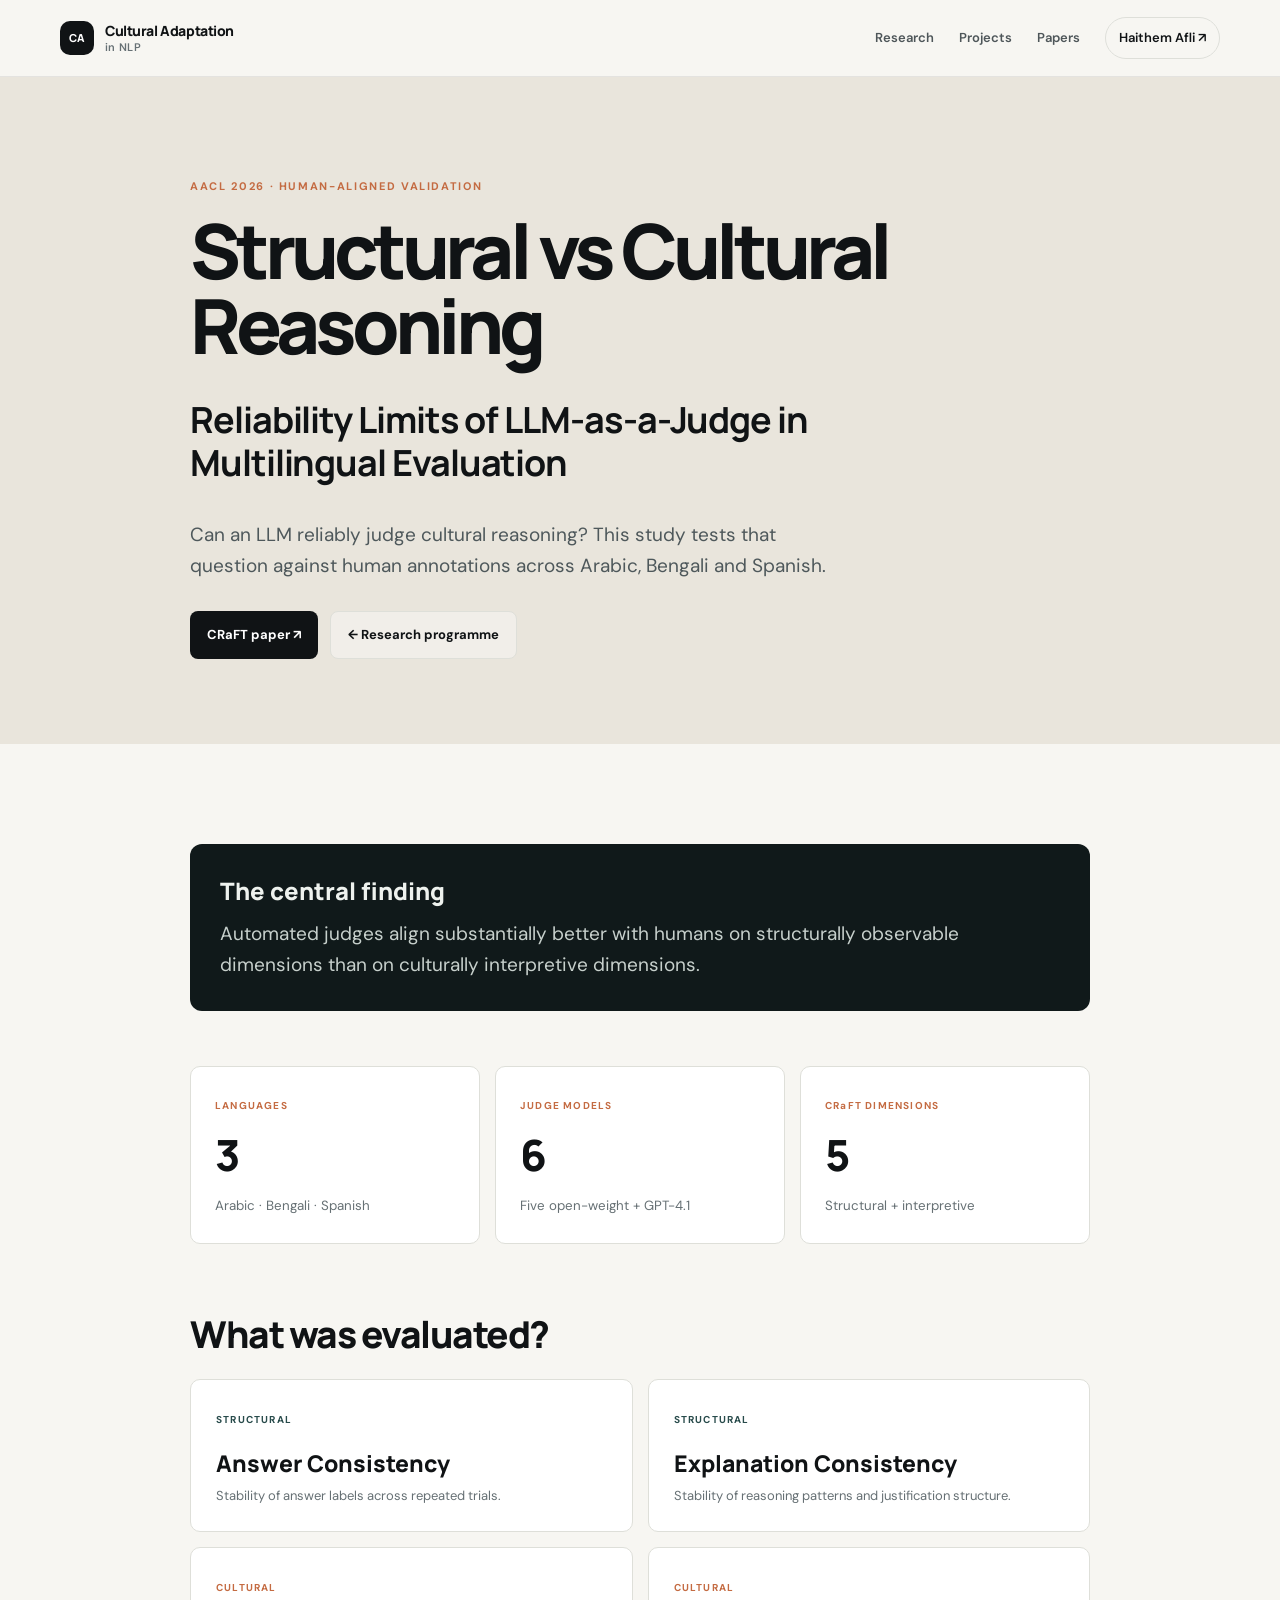
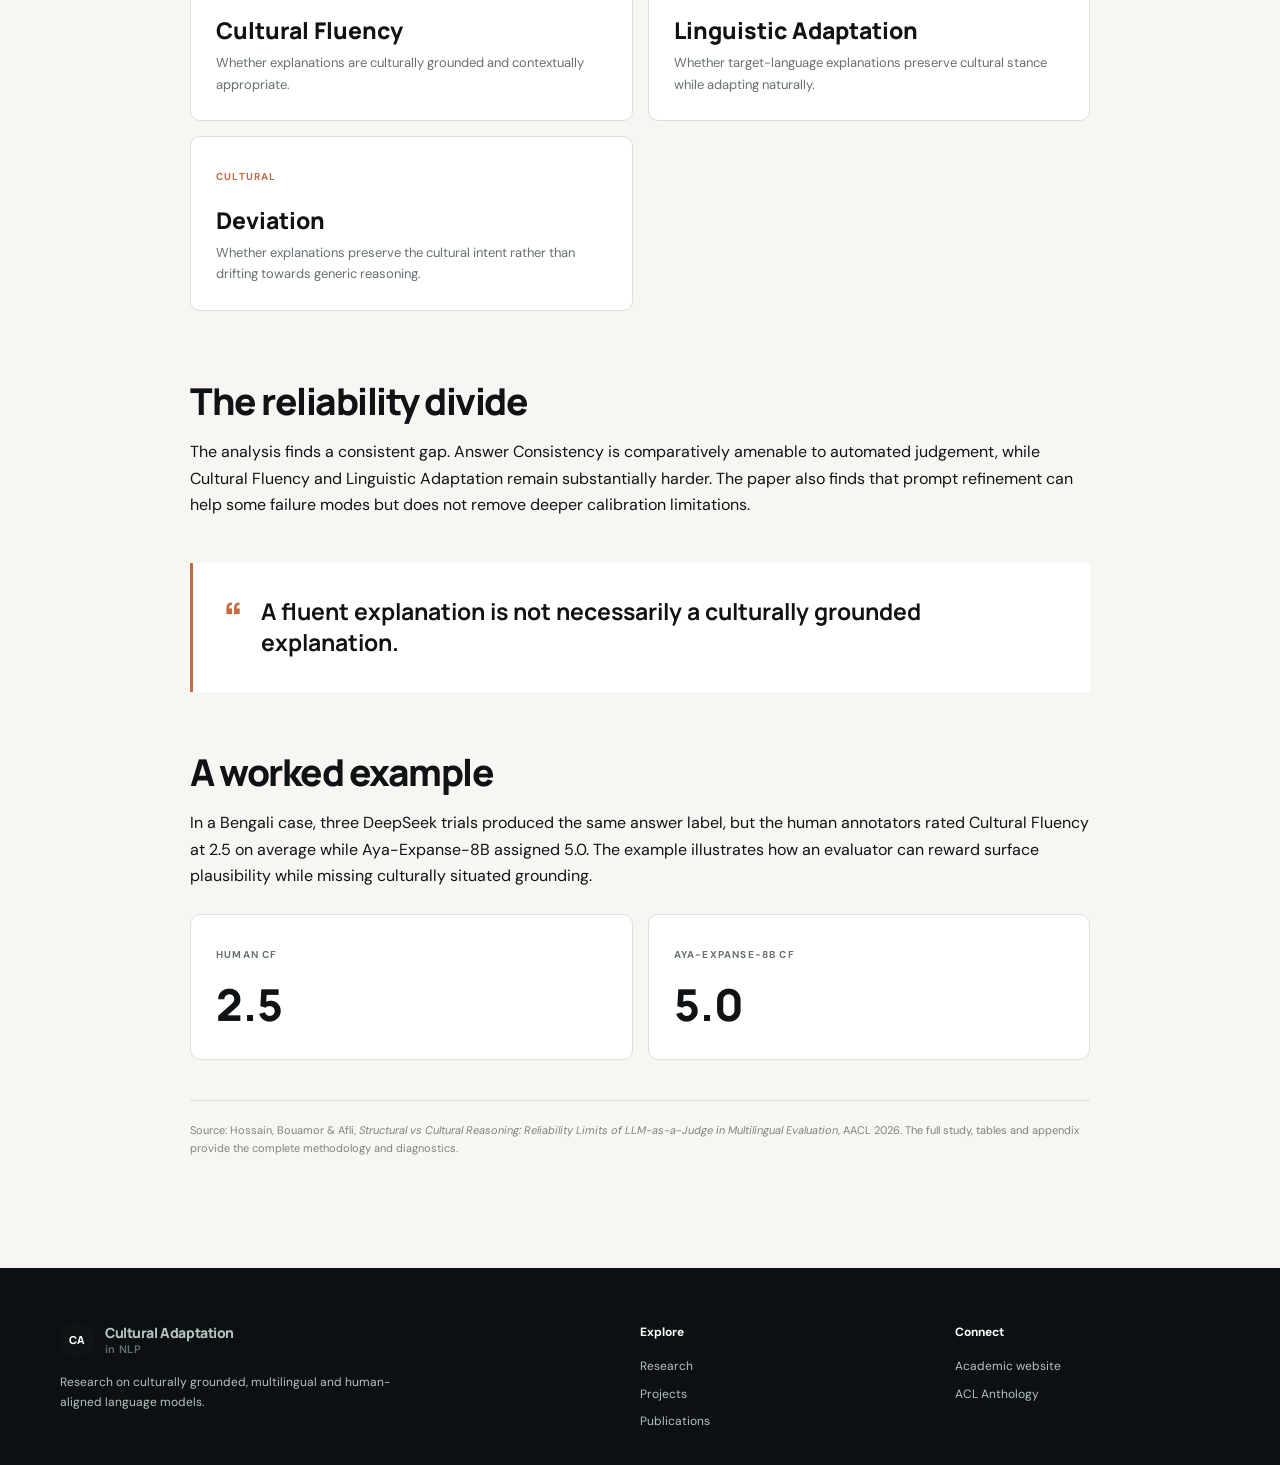
==== aacl2026.html @ b66e106b "Add AACL 2026 research page" ====
<!doctype html><html lang="en"><head><meta charset="utf-8"><meta name="viewport" content="width=device-width,initial-scale=1"><title>Structural vs Cultural Reasoning | AACL 2026</title><link rel="preconnect" href="https://fonts.googleapis.com"><link rel="preconnect" href="https://fonts.gstatic.com" crossorigin><link href="https://fonts.googleapis.com/css2?family=DM+Sans:wght@400;500;600;700&family=Manrope:wght@600;700;800&display=swap" rel="stylesheet"><link rel="stylesheet" href="css/style.css"></head><body><header class="site-header"><div class="container nav-wrap"><a class="brand" href="index.html"><span class="brand-mark">CA</span><span>Cultural Adaptation<br><small>in NLP</small></span></a><nav><a href="index.html#research">Research</a><a href="index.html#projects">Projects</a><a href="index.html#papers">Papers</a><a class="nav-back" href="https://hafli.github.io/haithem-afli-academic-website/">Haithem Afli ↗</a></nav></div></header><main><section class="detail-hero"><div class="container narrow"><p class="eyebrow">AACL 2026 · HUMAN-ALIGNED VALIDATION</p><h1>Structural vs Cultural Reasoning</h1><p class="detail-title">Reliability Limits of LLM-as-a-Judge in Multilingual Evaluation</p><p class="hero-lead">Can an LLM reliably judge cultural reasoning? This study tests that question against human annotations across Arabic, Bengali and Spanish.</p><div class="hero-actions"><a class="btn primary" href="https://aclanthology.org/2026.lrec-1.406/">CRaFT paper ↗</a><a class="btn ghost" href="index.html">← Research programme</a></div></div></section><section class="section"><div class="container narrow"><div class="callout"><strong>The central finding</strong><p>Automated judges align substantially better with humans on structurally observable dimensions than on culturally interpretive dimensions.</p></div><div class="metric-grid"><div><span>LANGUAGES</span><strong>3</strong><small>Arabic · Bengali · Spanish</small></div><div><span>JUDGE MODELS</span><strong>6</strong><small>Five open-weight + GPT-4.1</small></div><div><span>CRaFT DIMENSIONS</span><strong>5</strong><small>Structural + interpretive</small></div></div><h2>What was evaluated?</h2><div class="dimension-grid"><article><span class="pill structural">STRUCTURAL</span><h3>Answer Consistency</h3><p>Stability of answer labels across repeated trials.</p></article><article><span class="pill structural">STRUCTURAL</span><h3>Explanation Consistency</h3><p>Stability of reasoning patterns and justification structure.</p></article><article><span class="pill cultural">CULTURAL</span><h3>Cultural Fluency</h3><p>Whether explanations are culturally grounded and contextually appropriate.</p></article><article><span class="pill cultural">CULTURAL</span><h3>Linguistic Adaptation</h3><p>Whether target-language explanations preserve cultural stance while adapting naturally.</p></article><article><span class="pill cultural">CULTURAL</span><h3>Deviation</h3><p>Whether explanations preserve the cultural intent rather than drifting towards generic reasoning.</p></article></div><h2>The reliability divide</h2><p>The analysis finds a consistent gap. Answer Consistency is comparatively amenable to automated judgement, while Cultural Fluency and Linguistic Adaptation remain substantially harder. The paper also finds that prompt refinement can help some failure modes but does not remove deeper calibration limitations.</p><div class="quote"><span>“</span><p>A fluent explanation is not necessarily a culturally grounded explanation.</p></div><h2>A worked example</h2><p>In a Bengali case, three DeepSeek trials produced the same answer label, but the human annotators rated Cultural Fluency at 2.5 on average while Aya-Expanse-8B assigned 5.0. The example illustrates how an evaluator can reward surface plausibility while missing culturally situated grounding.</p><div class="example"><div><span>HUMAN CF</span><strong>2.5</strong></div><div><span>AYA-EXPANSE-8B CF</span><strong>5.0</strong></div></div><p class="source-note">Source: Hossain, Bouamor &amp; Afli, <em>Structural vs Cultural Reasoning: Reliability Limits of LLM-as-a-Judge in Multilingual Evaluation</em>, AACL 2026. The full study, tables and appendix provide the complete methodology and diagnostics.</p></div></section></main><footer><div class="container footer-grid"><div><div class="brand footer-brand"><span class="brand-mark">CA</span><span>Cultural Adaptation<br><small>in NLP</small></span></div><p>Research on culturally grounded, multilingual and human-aligned language models.</p></div><div><strong>Explore</strong><a href="index.html#research">Research</a><a href="index.html#projects">Projects</a><a href="index.html#papers">Publications</a></div><div><strong>Connect</strong><a href="https://hafli.github.io/haithem-afli-academic-website/">Academic website</a><a href="https://aclanthology.org/people/haithem-afli/">ACL Anthology</a></div></div></footer></body></html>
---- css/style.css ----
:root{--ink:#101315;--muted:#667074;--paper:#f7f6f2;--card:#fff;--line:#dedfd9;--accent:#c46b42;--accent2:#284b4b;--dark:#10191a;--serif:Manrope,system-ui,sans-serif;--sans:'DM Sans',system-ui,sans-serif}*{box-sizing:border-box}html{scroll-behavior:smooth}body{margin:0;background:var(--paper);color:var(--ink);font-family:var(--sans);line-height:1.65}a{color:inherit;text-decoration:none}.container{width:min(1160px,calc(100% - 48px));margin:auto}.narrow{max-width:900px}.site-header{position:sticky;top:0;z-index:20;background:rgba(247,246,242,.92);backdrop-filter:blur(14px);border-bottom:1px solid rgba(16,19,21,.08)}.nav-wrap{min-height:76px;display:flex;align-items:center;justify-content:space-between;gap:24px}.brand{display:flex;align-items:center;gap:11px;font:800 14px/1.1 var(--serif);letter-spacing:-.03em}.brand small{font:600 11px/1 var(--sans);color:var(--muted);letter-spacing:.03em}.brand-mark{display:grid;place-items:center;width:34px;height:34px;border-radius:10px;background:var(--ink);color:white;font-size:11px;letter-spacing:.04em}nav{display:flex;align-items:center;gap:25px;font-size:13px;font-weight:600;color:#4e5659}nav a:hover{color:var(--ink)}.nav-back{padding:9px 13px;border:1px solid var(--line);border-radius:99px;color:var(--ink)}.hero{padding:110px 0 105px;overflow:hidden}.hero-grid{display:grid;grid-template-columns:1.04fr .96fr;align-items:center;gap:60px}.eyebrow{font-size:11px;font-weight:700;letter-spacing:.15em;color:var(--accent);margin:0 0 18px}.hero h1,.detail-hero h1{font:800 clamp(46px,6vw,76px)/.98 var(--serif);letter-spacing:-.065em;margin:0 0 28px;max-width:760px}.hero h1 em{font-style:normal;color:var(--accent)}.hero-lead{font-size:19px;line-height:1.6;color:#4e585b;max-width:650px}.hero-actions{display:flex;gap:12px;flex-wrap:wrap;margin-top:30px}.btn{display:inline-flex;align-items:center;justify-content:center;padding:12px 17px;border-radius:8px;font-size:13px;font-weight:700}.btn.primary{background:var(--ink);color:#fff}.btn.ghost{border:1px solid var(--line);background:rgba(255,255,255,.35)}.hero-art{min-height:420px;position:relative;display:grid;place-items:center}.hero-diagram{position:relative;z-index:2;width:min(390px,100%);aspect-ratio:1;border-radius:50%;background:rgba(255,255,255,.74);border:1px solid #d8d9d2;box-shadow:0 35px 80px rgba(20,30,30,.08);display:flex;align-items:center;justify-content:center;flex-wrap:wrap;align-content:center;gap:12px;padding:75px;font:700 14px var(--sans);letter-spacing:.05em}.hero-diagram b{color:var(--accent);font-size:20px}.orb{position:absolute;border-radius:50%;filter:blur(.2px)}.orb-a{width:210px;height:210px;right:8%;top:2%;background:#e8d4c6}.orb-b{width:150px;height:150px;left:7%;bottom:8%;background:#cad8d5}.orb-c{width:70px;height:70px;right:0;bottom:20%;background:#d8cda7}.ticker{background:var(--dark);color:#d9e0dc}.ticker-inner{min-height:52px;display:flex;align-items:center;justify-content:space-between;gap:15px;font-size:10px;font-weight:700;letter-spacing:.15em}.ticker i{font-style:normal;color:var(--accent)}.section{padding:100px 0}.section-head{display:grid;grid-template-columns:1.2fr .8fr;gap:50px;align-items:end;margin-bottom:50px}.section-head h2,.split h2,.about h2{font:800 clamp(35px,4vw,53px)/1.05 var(--serif);letter-spacing:-.055em;margin:0}.section-head>p{color:var(--muted);margin:0}.trajectory{display:grid;grid-template-columns:1fr auto 1fr auto 1fr;gap:20px;align-items:stretch}.trajectory article{background:#fff;border:1px solid var(--line);padding:30px;border-radius:12px;min-height:245px}.step{font-size:11px;color:var(--accent);font-weight:700;letter-spacing:.12em}.trajectory h3{font:800 32px var(--serif);margin:18px 0 10px}.trajectory p{color:var(--muted);font-size:14px}.trajectory span{font-size:11px;font-weight:700;color:var(--accent2)}.arrow{display:grid;place-items:center;font-size:24px;color:#9b9f9e}.dark{background:var(--dark);color:#eef2ee}.light p{color:#aeb9b7}.cards{display:grid;grid-template-columns:1.3fr 1fr 1fr;gap:16px}.project-card{background:#182324;border:1px solid #2d3b3b;border-radius:12px;padding:27px;min-height:410px;display:flex;flex-direction:column}.project-card.featured{background:#203333;border-color:#3a5554}.card-top{display:flex;justify-content:space-between;gap:12px}.tag,.year{font-size:10px;font-weight:700;letter-spacing:.12em;color:#9eb4b0}.project-card h3{font:800 38px var(--serif);letter-spacing:-.04em;margin:55px 0 12px}.project-card .card-title{font-size:15px;color:#dfe6e2;margin:0 0 14px}.project-card>p:not(.card-title){font-size:13px;color:#aeb9b7}.project-card a{margin-top:auto;color:#f0b18d;font-size:12px;font-weight:700}.result-row{display:flex;align-items:baseline;gap:12px;padding:10px 0;border-bottom:1px solid #314040}.result-row strong{font:800 30px var(--serif);color:#f0b18d}.result-row span{font-size:12px;color:#c3cdca}.split-grid,.about-grid{display:grid;grid-template-columns:1fr 1fr;gap:90px;align-items:center}.split p,.about p{color:var(--muted);font-size:16px}.comparison{display:grid;grid-template-columns:1fr auto 1fr;align-items:center;gap:20px}.comparison>div:not(.versus){padding:25px;border:1px solid var(--line);background:#fff;border-radius:10px}.comparison span,.metric-grid span,.dimension-grid .pill{font-size:10px;font-weight:700;letter-spacing:.12em;color:var(--accent)}.comparison strong{display:block;font:800 23px var(--serif);margin:13px 0 7px}.comparison small{color:var(--muted)}.versus{font-size:11px;color:#999}.papers{background:#fff}.text-link{font-size:12px;font-weight:700;color:var(--accent)}.paper-list{border-top:1px solid var(--line)}.paper{display:grid;grid-template-columns:70px 1fr 25px;gap:20px;padding:28px 0;border-bottom:1px solid var(--line);align-items:start}.paper:hover h3{text-decoration:underline;text-decoration-color:#e3b198;text-underline-offset:4px}.paper-year{font:700 12px var(--sans);color:var(--accent)}.paper h3{font:700 19px/1.35 var(--serif);margin:0 0 6px}.paper p{font-size:12px;color:var(--muted);margin:0}.paper>b{font-size:18px;color:var(--accent)}.about{background:#eeece5}.about .btn{margin-top:20px}.footer-brand{margin-bottom:16px}footer{background:#0b1112;color:#b8c2bf;padding:55px 0 25px}.footer-grid{display:grid;grid-template-columns:2fr 1fr 1fr;gap:50px}.footer-grid p{max-width:360px;font-size:12px}.footer-grid strong{display:block;color:#fff;font-size:12px;margin-bottom:14px}.footer-grid a{display:block;font-size:12px;margin:8px 0}.copyright{border-top:1px solid #273132;margin-top:40px;padding-top:18px;font-size:10px;color:#788482}.detail-hero{padding:100px 0 85px;background:#e9e5dc}.detail-hero .detail-title{font:700 clamp(22px,3vw,36px)/1.2 var(--serif);letter-spacing:-.03em;max-width:760px}.callout{background:var(--dark);color:#eef2ee;padding:30px;border-radius:12px;margin-bottom:55px}.callout strong{font:800 24px var(--serif)}.callout p{font-size:19px;margin:10px 0 0;color:#c7d0cc}.metric-grid{display:grid;grid-template-columns:repeat(3,1fr);gap:15px;margin-bottom:70px}.metric-grid>div{padding:24px;border:1px solid var(--line);background:#fff;border-radius:10px}.metric-grid strong{display:block;font:800 43px var(--serif);margin:8px 0}.metric-grid small{color:var(--muted)}.dimension-grid{display:grid;grid-template-columns:repeat(2,1fr);gap:15px;margin:25px 0 70px}.dimension-grid article{background:#fff;border:1px solid var(--line);border-radius:10px;padding:25px}.dimension-grid h3{font:800 23px var(--serif);margin:15px 0 6px}.dimension-grid p{color:var(--muted);margin:0;font-size:13px}.pill.structural{color:var(--accent2)}.pill.cultural{color:var(--accent)}.narrow h2{font:800 37px/1.1 var(--serif);letter-spacing:-.04em;margin:60px 0 18px}.quote{margin:45px 0;padding:25px 30px;border-left:3px solid var(--accent);background:#fff;display:flex;gap:18px;align-items:flex-start}.quote span{font:800 42px var(--serif);color:var(--accent)}.quote p{font:700 23px/1.35 var(--serif);margin:8px 0}.example{display:grid;grid-template-columns:1fr 1fr;gap:15px;margin:25px 0}.example div{background:#fff;border:1px solid var(--line);padding:25px;border-radius:10px}.example span{font-size:10px;font-weight:700;letter-spacing:.12em;color:var(--muted)}.example strong{display:block;font:800 44px var(--serif);margin-top:7px}.source-note{font-size:11px;color:#7c8380;margin-top:40px;padding-top:20px;border-top:1px solid var(--line)}
@media(max-width:850px){nav a:not(.nav-back){display:none}.hero-grid,.split-grid,.about-grid,.section-head{grid-template-columns:1fr;gap:30px}.hero{padding:75px 0}.hero-art{min-height:320px}.trajectory,.cards{grid-template-columns:1fr}.arrow{transform:rotate(90deg);height:15px}.ticker-inner{overflow:hidden;justify-content:flex-start;white-space:nowrap}.cards .project-card{min-height:340px}.metric-grid,.dimension-grid{grid-template-columns:1fr}.footer-grid{grid-template-columns:1fr 1fr}.footer-grid>div:first-child{grid-column:1/-1}}@media(max-width:560px){.container{width:min(100% - 30px,1160px)}.nav-back{font-size:11px}.hero h1,.detail-hero h1{font-size:45px}.hero-art{min-height:270px}.hero-diagram{width:280px}.section{padding:70px 0}.footer-grid{grid-template-columns:1fr}.paper{grid-template-columns:45px 1fr}.paper>b{display:none}.comparison{grid-template-columns:1fr}.versus{text-align:center}.example{grid-template-columns:1fr}}
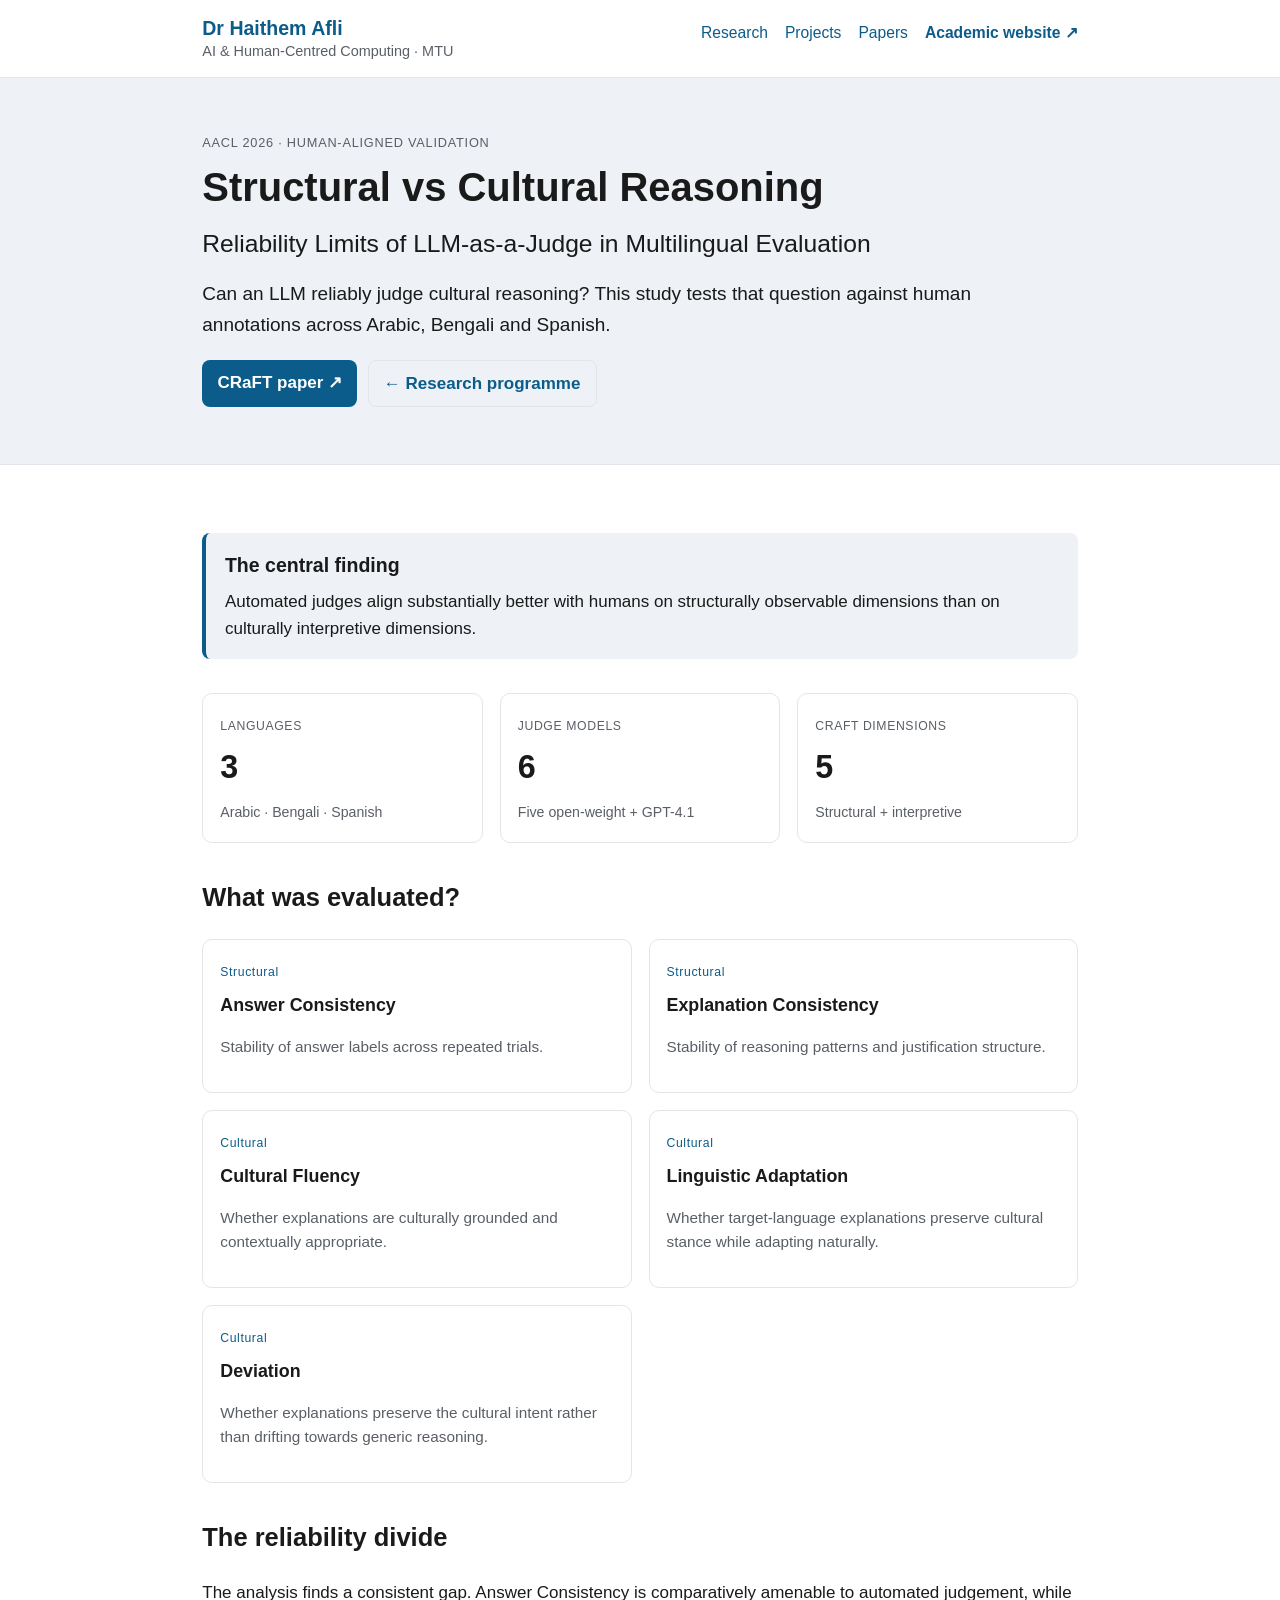
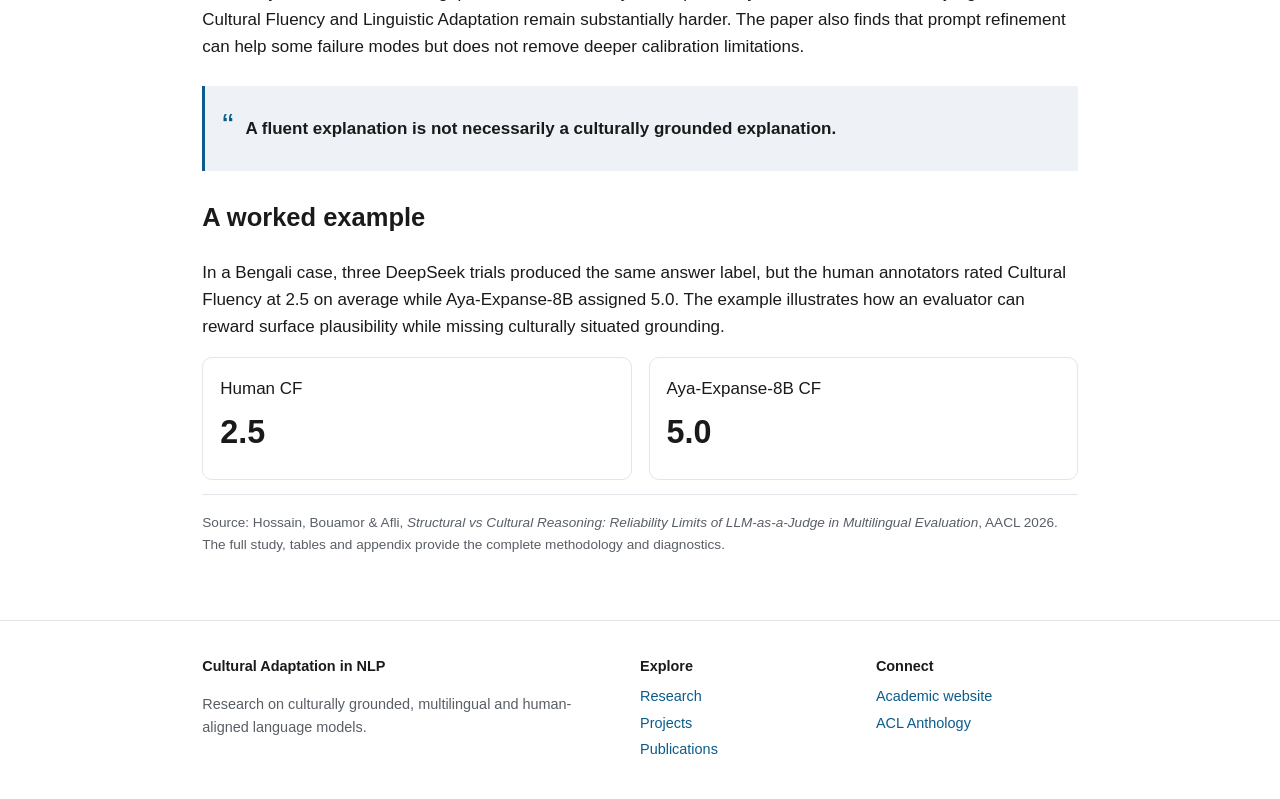
==== commit 4de307b2: "Align cultural reasoning study page with academic website design" ====
--- a/aacl2026.html
+++ b/aacl2026.html
@@ -1 +1 @@
-<!doctype html><html lang="en"><head><meta charset="utf-8"><meta name="viewport" content="width=device-width,initial-scale=1"><title>Structural vs Cultural Reasoning | AACL 2026</title><link rel="preconnect" href="https://fonts.googleapis.com"><link rel="preconnect" href="https://fonts.gstatic.com" crossorigin><link href="https://fonts.googleapis.com/css2?family=DM+Sans:wght@400;500;600;700&family=Manrope:wght@600;700;800&display=swap" rel="stylesheet"><link rel="stylesheet" href="css/style.css"></head><body><header class="site-header"><div class="container nav-wrap"><a class="brand" href="index.html"><span class="brand-mark">CA</span><span>Cultural Adaptation<br><small>in NLP</small></span></a><nav><a href="index.html#research">Research</a><a href="index.html#projects">Projects</a><a href="index.html#papers">Papers</a><a class="nav-back" href="https://hafli.github.io/haithem-afli-academic-website/">Haithem Afli ↗</a></nav></div></header><main><section class="detail-hero"><div class="container narrow"><p class="eyebrow">AACL 2026 · HUMAN-ALIGNED VALIDATION</p><h1>Structural vs Cultural Reasoning</h1><p class="detail-title">Reliability Limits of LLM-as-a-Judge in Multilingual Evaluation</p><p class="hero-lead">Can an LLM reliably judge cultural reasoning? This study tests that question against human annotations across Arabic, Bengali and Spanish.</p><div class="hero-actions"><a class="btn primary" href="https://aclanthology.org/2026.lrec-1.406/">CRaFT paper ↗</a><a class="btn ghost" href="index.html">← Research programme</a></div></div></section><section class="section"><div class="container narrow"><div class="callout"><strong>The central finding</strong><p>Automated judges align substantially better with humans on structurally observable dimensions than on culturally interpretive dimensions.</p></div><div class="metric-grid"><div><span>LANGUAGES</span><strong>3</strong><small>Arabic · Bengali · Spanish</small></div><div><span>JUDGE MODELS</span><strong>6</strong><small>Five open-weight + GPT-4.1</small></div><div><span>CRaFT DIMENSIONS</span><strong>5</strong><small>Structural + interpretive</small></div></div><h2>What was evaluated?</h2><div class="dimension-grid"><article><span class="pill structural">STRUCTURAL</span><h3>Answer Consistency</h3><p>Stability of answer labels across repeated trials.</p></article><article><span class="pill structural">STRUCTURAL</span><h3>Explanation Consistency</h3><p>Stability of reasoning patterns and justification structure.</p></article><article><span class="pill cultural">CULTURAL</span><h3>Cultural Fluency</h3><p>Whether explanations are culturally grounded and contextually appropriate.</p></article><article><span class="pill cultural">CULTURAL</span><h3>Linguistic Adaptation</h3><p>Whether target-language explanations preserve cultural stance while adapting naturally.</p></article><article><span class="pill cultural">CULTURAL</span><h3>Deviation</h3><p>Whether explanations preserve the cultural intent rather than drifting towards generic reasoning.</p></article></div><h2>The reliability divide</h2><p>The analysis finds a consistent gap. Answer Consistency is comparatively amenable to automated judgement, while Cultural Fluency and Linguistic Adaptation remain substantially harder. The paper also finds that prompt refinement can help some failure modes but does not remove deeper calibration limitations.</p><div class="quote"><span>“</span><p>A fluent explanation is not necessarily a culturally grounded explanation.</p></div><h2>A worked example</h2><p>In a Bengali case, three DeepSeek trials produced the same answer label, but the human annotators rated Cultural Fluency at 2.5 on average while Aya-Expanse-8B assigned 5.0. The example illustrates how an evaluator can reward surface plausibility while missing culturally situated grounding.</p><div class="example"><div><span>HUMAN CF</span><strong>2.5</strong></div><div><span>AYA-EXPANSE-8B CF</span><strong>5.0</strong></div></div><p class="source-note">Source: Hossain, Bouamor &amp; Afli, <em>Structural vs Cultural Reasoning: Reliability Limits of LLM-as-a-Judge in Multilingual Evaluation</em>, AACL 2026. The full study, tables and appendix provide the complete methodology and diagnostics.</p></div></section></main><footer><div class="container footer-grid"><div><div class="brand footer-brand"><span class="brand-mark">CA</span><span>Cultural Adaptation<br><small>in NLP</small></span></div><p>Research on culturally grounded, multilingual and human-aligned language models.</p></div><div><strong>Explore</strong><a href="index.html#research">Research</a><a href="index.html#projects">Projects</a><a href="index.html#papers">Publications</a></div><div><strong>Connect</strong><a href="https://hafli.github.io/haithem-afli-academic-website/">Academic website</a><a href="https://aclanthology.org/people/haithem-afli/">ACL Anthology</a></div></div></footer></body></html>+<!doctype html><html lang="en"><head><meta charset="utf-8"><meta name="viewport" content="width=device-width,initial-scale=1"><title>Structural vs Cultural Reasoning | Dr Haithem Afli</title><link rel="stylesheet" href="css/style.css"></head><body><header class="site-header"><div class="container nav-wrap"><div class="brand"><a href="https://hafli.github.io/haithem-afli-academic-website/">Dr Haithem Afli</a><small>AI &amp; Human-Centred Computing · MTU</small></div><nav aria-label="Primary"><a href="index.html#research">Research</a><a href="index.html#projects">Projects</a><a href="index.html#papers">Papers</a><a class="nav-back" href="https://hafli.github.io/haithem-afli-academic-website/">Academic website ↗</a></nav></div></header><main><section class="detail-hero"><div class="container"><p class="eyebrow">AACL 2026 · Human-aligned validation</p><h1>Structural vs Cultural Reasoning</h1><p class="detail-title">Reliability Limits of LLM-as-a-Judge in Multilingual Evaluation</p><p class="hero-lead">Can an LLM reliably judge cultural reasoning? This study tests that question against human annotations across Arabic, Bengali and Spanish.</p><div class="hero-actions"><a class="btn" href="https://aclanthology.org/2026.lrec-1.406/">CRaFT paper ↗</a><a class="btn ghost" href="index.html">← Research programme</a></div></div></section><section class="section"><div class="container"><div class="callout"><strong>The central finding</strong><p>Automated judges align substantially better with humans on structurally observable dimensions than on culturally interpretive dimensions.</p></div><div class="metric-grid"><div><span>Languages</span><strong>3</strong><small>Arabic · Bengali · Spanish</small></div><div><span>Judge models</span><strong>6</strong><small>Five open-weight + GPT-4.1</small></div><div><span>CRaFT dimensions</span><strong>5</strong><small>Structural + interpretive</small></div></div><h2>What was evaluated?</h2><div class="dimension-grid"><article><span class="pill">Structural</span><h3>Answer Consistency</h3><p>Stability of answer labels across repeated trials.</p></article><article><span class="pill">Structural</span><h3>Explanation Consistency</h3><p>Stability of reasoning patterns and justification structure.</p></article><article><span class="pill">Cultural</span><h3>Cultural Fluency</h3><p>Whether explanations are culturally grounded and contextually appropriate.</p></article><article><span class="pill">Cultural</span><h3>Linguistic Adaptation</h3><p>Whether target-language explanations preserve cultural stance while adapting naturally.</p></article><article><span class="pill">Cultural</span><h3>Deviation</h3><p>Whether explanations preserve the cultural intent rather than drifting towards generic reasoning.</p></article></div><h2>The reliability divide</h2><p>The analysis finds a consistent gap. Answer Consistency is comparatively amenable to automated judgement, while Cultural Fluency and Linguistic Adaptation remain substantially harder. The paper also finds that prompt refinement can help some failure modes but does not remove deeper calibration limitations.</p><div class="quote"><span>“</span><p>A fluent explanation is not necessarily a culturally grounded explanation.</p></div><h2>A worked example</h2><p>In a Bengali case, three DeepSeek trials produced the same answer label, but the human annotators rated Cultural Fluency at 2.5 on average while Aya-Expanse-8B assigned 5.0. The example illustrates how an evaluator can reward surface plausibility while missing culturally situated grounding.</p><div class="example"><div><span>Human CF</span><strong>2.5</strong></div><div><span>Aya-Expanse-8B CF</span><strong>5.0</strong></div></div><p class="source-note">Source: Hossain, Bouamor &amp; Afli, <em>Structural vs Cultural Reasoning: Reliability Limits of LLM-as-a-Judge in Multilingual Evaluation</em>, AACL 2026. The full study, tables and appendix provide the complete methodology and diagnostics.</p></div></section></main><footer><div class="container footer-grid"><div><strong>Cultural Adaptation in NLP</strong><p>Research on culturally grounded, multilingual and human-aligned language models.</p></div><div><strong>Explore</strong><a href="index.html#research">Research</a><a href="index.html#projects">Projects</a><a href="index.html#papers">Publications</a></div><div><strong>Connect</strong><a href="https://hafli.github.io/haithem-afli-academic-website/">Academic website</a><a href="https://aclanthology.org/people/haithem-afli/">ACL Anthology</a></div></div></footer></body></html>
--- a/css/style.css
+++ b/css/style.css
@@ -1,2 +1,3 @@
-:root{--ink:#101315;--muted:#667074;--paper:#f7f6f2;--card:#fff;--line:#dedfd9;--accent:#c46b42;--accent2:#284b4b;--dark:#10191a;--serif:Manrope,system-ui,sans-serif;--sans:'DM Sans',system-ui,sans-serif}*{box-sizing:border-box}html{scroll-behavior:smooth}body{margin:0;background:var(--paper);color:var(--ink);font-family:var(--sans);line-height:1.65}a{color:inherit;text-decoration:none}.container{width:min(1160px,calc(100% - 48px));margin:auto}.narrow{max-width:900px}.site-header{position:sticky;top:0;z-index:20;background:rgba(247,246,242,.92);backdrop-filter:blur(14px);border-bottom:1px solid rgba(16,19,21,.08)}.nav-wrap{min-height:76px;display:flex;align-items:center;justify-content:space-between;gap:24px}.brand{display:flex;align-items:center;gap:11px;font:800 14px/1.1 var(--serif);letter-spacing:-.03em}.brand small{font:600 11px/1 var(--sans);color:var(--muted);letter-spacing:.03em}.brand-mark{display:grid;place-items:center;width:34px;height:34px;border-radius:10px;background:var(--ink);color:white;font-size:11px;letter-spacing:.04em}nav{display:flex;align-items:center;gap:25px;font-size:13px;font-weight:600;color:#4e5659}nav a:hover{color:var(--ink)}.nav-back{padding:9px 13px;border:1px solid var(--line);border-radius:99px;color:var(--ink)}.hero{padding:110px 0 105px;overflow:hidden}.hero-grid{display:grid;grid-template-columns:1.04fr .96fr;align-items:center;gap:60px}.eyebrow{font-size:11px;font-weight:700;letter-spacing:.15em;color:var(--accent);margin:0 0 18px}.hero h1,.detail-hero h1{font:800 clamp(46px,6vw,76px)/.98 var(--serif);letter-spacing:-.065em;margin:0 0 28px;max-width:760px}.hero h1 em{font-style:normal;color:var(--accent)}.hero-lead{font-size:19px;line-height:1.6;color:#4e585b;max-width:650px}.hero-actions{display:flex;gap:12px;flex-wrap:wrap;margin-top:30px}.btn{display:inline-flex;align-items:center;justify-content:center;padding:12px 17px;border-radius:8px;font-size:13px;font-weight:700}.btn.primary{background:var(--ink);color:#fff}.btn.ghost{border:1px solid var(--line);background:rgba(255,255,255,.35)}.hero-art{min-height:420px;position:relative;display:grid;place-items:center}.hero-diagram{position:relative;z-index:2;width:min(390px,100%);aspect-ratio:1;border-radius:50%;background:rgba(255,255,255,.74);border:1px solid #d8d9d2;box-shadow:0 35px 80px rgba(20,30,30,.08);display:flex;align-items:center;justify-content:center;flex-wrap:wrap;align-content:center;gap:12px;padding:75px;font:700 14px var(--sans);letter-spacing:.05em}.hero-diagram b{color:var(--accent);font-size:20px}.orb{position:absolute;border-radius:50%;filter:blur(.2px)}.orb-a{width:210px;height:210px;right:8%;top:2%;background:#e8d4c6}.orb-b{width:150px;height:150px;left:7%;bottom:8%;background:#cad8d5}.orb-c{width:70px;height:70px;right:0;bottom:20%;background:#d8cda7}.ticker{background:var(--dark);color:#d9e0dc}.ticker-inner{min-height:52px;display:flex;align-items:center;justify-content:space-between;gap:15px;font-size:10px;font-weight:700;letter-spacing:.15em}.ticker i{font-style:normal;color:var(--accent)}.section{padding:100px 0}.section-head{display:grid;grid-template-columns:1.2fr .8fr;gap:50px;align-items:end;margin-bottom:50px}.section-head h2,.split h2,.about h2{font:800 clamp(35px,4vw,53px)/1.05 var(--serif);letter-spacing:-.055em;margin:0}.section-head>p{color:var(--muted);margin:0}.trajectory{display:grid;grid-template-columns:1fr auto 1fr auto 1fr;gap:20px;align-items:stretch}.trajectory article{background:#fff;border:1px solid var(--line);padding:30px;border-radius:12px;min-height:245px}.step{font-size:11px;color:var(--accent);font-weight:700;letter-spacing:.12em}.trajectory h3{font:800 32px var(--serif);margin:18px 0 10px}.trajectory p{color:var(--muted);font-size:14px}.trajectory span{font-size:11px;font-weight:700;color:var(--accent2)}.arrow{display:grid;place-items:center;font-size:24px;color:#9b9f9e}.dark{background:var(--dark);color:#eef2ee}.light p{color:#aeb9b7}.cards{display:grid;grid-template-columns:1.3fr 1fr 1fr;gap:16px}.project-card{background:#182324;border:1px solid #2d3b3b;border-radius:12px;padding:27px;min-height:410px;display:flex;flex-direction:column}.project-card.featured{background:#203333;border-color:#3a5554}.card-top{display:flex;justify-content:space-between;gap:12px}.tag,.year{font-size:10px;font-weight:700;letter-spacing:.12em;color:#9eb4b0}.project-card h3{font:800 38px var(--serif);letter-spacing:-.04em;margin:55px 0 12px}.project-card .card-title{font-size:15px;color:#dfe6e2;margin:0 0 14px}.project-card>p:not(.card-title){font-size:13px;color:#aeb9b7}.project-card a{margin-top:auto;color:#f0b18d;font-size:12px;font-weight:700}.result-row{display:flex;align-items:baseline;gap:12px;padding:10px 0;border-bottom:1px solid #314040}.result-row strong{font:800 30px var(--serif);color:#f0b18d}.result-row span{font-size:12px;color:#c3cdca}.split-grid,.about-grid{display:grid;grid-template-columns:1fr 1fr;gap:90px;align-items:center}.split p,.about p{color:var(--muted);font-size:16px}.comparison{display:grid;grid-template-columns:1fr auto 1fr;align-items:center;gap:20px}.comparison>div:not(.versus){padding:25px;border:1px solid var(--line);background:#fff;border-radius:10px}.comparison span,.metric-grid span,.dimension-grid .pill{font-size:10px;font-weight:700;letter-spacing:.12em;color:var(--accent)}.comparison strong{display:block;font:800 23px var(--serif);margin:13px 0 7px}.comparison small{color:var(--muted)}.versus{font-size:11px;color:#999}.papers{background:#fff}.text-link{font-size:12px;font-weight:700;color:var(--accent)}.paper-list{border-top:1px solid var(--line)}.paper{display:grid;grid-template-columns:70px 1fr 25px;gap:20px;padding:28px 0;border-bottom:1px solid var(--line);align-items:start}.paper:hover h3{text-decoration:underline;text-decoration-color:#e3b198;text-underline-offset:4px}.paper-year{font:700 12px var(--sans);color:var(--accent)}.paper h3{font:700 19px/1.35 var(--serif);margin:0 0 6px}.paper p{font-size:12px;color:var(--muted);margin:0}.paper>b{font-size:18px;color:var(--accent)}.about{background:#eeece5}.about .btn{margin-top:20px}.footer-brand{margin-bottom:16px}footer{background:#0b1112;color:#b8c2bf;padding:55px 0 25px}.footer-grid{display:grid;grid-template-columns:2fr 1fr 1fr;gap:50px}.footer-grid p{max-width:360px;font-size:12px}.footer-grid strong{display:block;color:#fff;font-size:12px;margin-bottom:14px}.footer-grid a{display:block;font-size:12px;margin:8px 0}.copyright{border-top:1px solid #273132;margin-top:40px;padding-top:18px;font-size:10px;color:#788482}.detail-hero{padding:100px 0 85px;background:#e9e5dc}.detail-hero .detail-title{font:700 clamp(22px,3vw,36px)/1.2 var(--serif);letter-spacing:-.03em;max-width:760px}.callout{background:var(--dark);color:#eef2ee;padding:30px;border-radius:12px;margin-bottom:55px}.callout strong{font:800 24px var(--serif)}.callout p{font-size:19px;margin:10px 0 0;color:#c7d0cc}.metric-grid{display:grid;grid-template-columns:repeat(3,1fr);gap:15px;margin-bottom:70px}.metric-grid>div{padding:24px;border:1px solid var(--line);background:#fff;border-radius:10px}.metric-grid strong{display:block;font:800 43px var(--serif);margin:8px 0}.metric-grid small{color:var(--muted)}.dimension-grid{display:grid;grid-template-columns:repeat(2,1fr);gap:15px;margin:25px 0 70px}.dimension-grid article{background:#fff;border:1px solid var(--line);border-radius:10px;padding:25px}.dimension-grid h3{font:800 23px var(--serif);margin:15px 0 6px}.dimension-grid p{color:var(--muted);margin:0;font-size:13px}.pill.structural{color:var(--accent2)}.pill.cultural{color:var(--accent)}.narrow h2{font:800 37px/1.1 var(--serif);letter-spacing:-.04em;margin:60px 0 18px}.quote{margin:45px 0;padding:25px 30px;border-left:3px solid var(--accent);background:#fff;display:flex;gap:18px;align-items:flex-start}.quote span{font:800 42px var(--serif);color:var(--accent)}.quote p{font:700 23px/1.35 var(--serif);margin:8px 0}.example{display:grid;grid-template-columns:1fr 1fr;gap:15px;margin:25px 0}.example div{background:#fff;border:1px solid var(--line);padding:25px;border-radius:10px}.example span{font-size:10px;font-weight:700;letter-spacing:.12em;color:var(--muted)}.example strong{display:block;font:800 44px var(--serif);margin-top:7px}.source-note{font-size:11px;color:#7c8380;margin-top:40px;padding-top:20px;border-top:1px solid var(--line)}
-@media(max-width:850px){nav a:not(.nav-back){display:none}.hero-grid,.split-grid,.about-grid,.section-head{grid-template-columns:1fr;gap:30px}.hero{padding:75px 0}.hero-art{min-height:320px}.trajectory,.cards{grid-template-columns:1fr}.arrow{transform:rotate(90deg);height:15px}.ticker-inner{overflow:hidden;justify-content:flex-start;white-space:nowrap}.cards .project-card{min-height:340px}.metric-grid,.dimension-grid{grid-template-columns:1fr}.footer-grid{grid-template-columns:1fr 1fr}.footer-grid>div:first-child{grid-column:1/-1}}@media(max-width:560px){.container{width:min(100% - 30px,1160px)}.nav-back{font-size:11px}.hero h1,.detail-hero h1{font-size:45px}.hero-art{min-height:270px}.hero-diagram{width:280px}.section{padding:70px 0}.footer-grid{grid-template-columns:1fr}.paper{grid-template-columns:45px 1fr}.paper>b{display:none}.comparison{grid-template-columns:1fr}.versus{text-align:center}.example{grid-template-columns:1fr}}+:root{--ink:#1a1a1a;--muted:#5a5f66;--line:#e2e5ea;--accent:#0b5c8a;--bg:#fff;--tag:#eef2f6;--surface:#fff;--accent-soft:#dfe7ef;color-scheme:light dark}
+@media(prefers-color-scheme:dark){:root{--ink:#e8eaed;--muted:#9aa2ab;--line:#2b3138;--accent:#6cb6e6;--bg:#14171a;--tag:#1e242b;--surface:#1b2027;--accent-soft:#233240}}
+*{box-sizing:border-box}html{font-size:17px;scroll-behavior:smooth}body{margin:0;font-family:-apple-system,Segoe UI,Roboto,Helvetica,Arial,sans-serif;color:var(--ink);background:var(--bg);line-height:1.6}a{color:var(--accent);text-decoration:none}a:hover{text-decoration:underline}img{max-width:100%;height:auto}.container{max-width:54rem;margin:0 auto;padding:0 1.25rem}.site-header{padding:1rem 1.25rem;border-bottom:1px solid var(--line);background:var(--bg)}.nav-wrap{display:flex;justify-content:space-between;gap:1.5rem;align-items:flex-start}.brand{font-weight:700;color:var(--ink);font-size:1.15rem;line-height:1.2}.brand small{display:block;color:var(--muted);font-size:.85rem;font-weight:400;margin-top:.15rem}.brand-mark{display:none}.site-header nav{display:flex;flex-wrap:wrap;gap:.15rem 1rem;margin-top:.15rem}.site-header nav a{font-size:.92rem;color:var(--accent)}.site-header nav .nav-back{font-weight:600}.hero{padding:3.2rem 0 2.5rem}.hero-grid{display:grid;grid-template-columns:1.25fr .75fr;gap:2.5rem;align-items:center}.eyebrow{font-size:.75rem;text-transform:uppercase;letter-spacing:.06em;color:var(--muted);margin:.2rem 0 .7rem}.hero h1,.detail-hero h1{font-size:2.35rem;line-height:1.15;margin:.2rem 0 1rem}.hero h1 em{font-style:normal;color:var(--accent)}.hero-lead{font-size:1.12rem;max-width:48rem}.hero-actions{display:flex;flex-wrap:wrap;gap:.6rem;margin:1.2rem 0}.btn{display:inline-block;background:var(--accent);color:#fff;padding:.5rem .9rem;border-radius:8px;text-decoration:none;font-weight:600}.btn.ghost{background:var(--tag);color:var(--accent);border:1px solid var(--line)}.hero-art{background:var(--tag);border:1px solid var(--line);border-radius:10px;padding:2rem}.hero-diagram{display:flex;flex-wrap:wrap;gap:.35rem .55rem;align-items:center;justify-content:center;text-align:center;font-size:.8rem;font-weight:600}.hero-diagram b{color:var(--accent)}.orb{display:none}.ticker{border-top:1px solid var(--line);border-bottom:1px solid var(--line);background:var(--tag)}.ticker-inner{display:flex;flex-wrap:wrap;gap:.5rem 1rem;align-items:center;padding:.7rem 1.25rem;font-size:.75rem;color:var(--muted)}.ticker i{color:var(--accent);font-style:normal}.section{padding:3rem 0}.section-head{display:grid;grid-template-columns:1fr 1fr;gap:2rem;align-items:end;margin-bottom:1.4rem}.section-head h2,.split h2,.about h2{font-size:1.55rem;line-height:1.25;margin:.2rem 0 .7rem}.section-head>p,.split p,.about p{color:var(--muted)}.trajectory,.cards,.paper-list,.metric-grid,.dimension-grid,.example{display:grid;gap:1rem}.trajectory{grid-template-columns:1fr auto 1fr auto 1fr}.trajectory article{border:1px solid var(--line);border-radius:10px;padding:1rem;background:var(--surface)}.step,.tag,.year,.paper-year,.comparison span,.metric-grid span{font-size:.72rem;color:var(--muted);text-transform:uppercase;letter-spacing:.05em}.trajectory h3{font-size:1.25rem;margin:.8rem 0 .4rem}.trajectory p{color:var(--muted);font-size:.92rem}.trajectory span{font-size:.8rem;color:var(--accent)}.arrow{display:grid;place-items:center;color:var(--muted)}.dark{background:var(--tag);color:var(--ink)}.cards{grid-template-columns:1.3fr 1fr 1fr}.project-card{border:1px solid var(--line);border-radius:10px;padding:1rem;background:var(--surface);display:flex;flex-direction:column;min-height:300px}.project-card.featured{border-left:4px solid var(--accent)}.card-top{display:flex;justify-content:space-between;gap:.5rem}.project-card h3{font-size:1.45rem;margin:2rem 0 .3rem}.project-card .card-title{font-weight:600;margin:.2rem 0 .7rem}.project-card>p:not(.card-title){font-size:.9rem;color:var(--muted)}.project-card a{margin-top:auto;font-size:.9rem}.result-row{display:flex;gap:.7rem;align-items:baseline;border-bottom:1px solid var(--line);padding:.45rem 0}.result-row strong{font-size:1.45rem}.split-grid,.about-grid{display:grid;grid-template-columns:1fr 1fr;gap:3rem;align-items:center}.comparison{display:grid;grid-template-columns:1fr auto 1fr;gap:.7rem;align-items:center}.comparison>div:not(.versus){border:1px solid var(--line);border-radius:10px;padding:1rem;background:var(--surface)}.comparison strong{display:block;font-size:1.05rem;margin:.35rem 0}.comparison small{color:var(--muted);font-size:.82rem}.versus{color:var(--muted);font-size:.8rem}.papers{background:var(--tag)}.text-link{font-size:.9rem}.paper-list{border-top:1px solid var(--line);gap:0}.paper{display:grid;grid-template-columns:60px 1fr 20px;gap:1rem;padding:1rem 0;border-bottom:1px solid var(--line)}.paper h3{font-size:1rem;margin:0 0 .25rem}.paper p{font-size:.82rem;color:var(--muted);margin:0}.paper>b{color:var(--accent)}.about{background:var(--tag)}footer{border-top:1px solid var(--line);padding:2rem 0;color:var(--muted);font-size:.85rem}.footer-grid{display:grid;grid-template-columns:2fr 1fr 1fr;gap:2rem}.footer-grid strong{display:block;color:var(--ink);margin-bottom:.4rem}.footer-grid a{display:block;margin:.2rem 0}.copyright{border-top:1px solid var(--line);margin-top:1.5rem;padding-top:1rem;font-size:.8rem}.detail-hero{padding:3rem 0 2.2rem;background:var(--tag);border-bottom:1px solid var(--line)}.detail-title{font-size:1.45rem;line-height:1.3;margin:.3rem 0 1rem}.callout{border-left:4px solid var(--accent);background:var(--tag);padding:1rem 1.1rem;border-radius:8px;margin:1rem 0 2rem}.callout strong{font-size:1.15rem}.callout p{margin:.35rem 0 0}.metric-grid{grid-template-columns:repeat(3,1fr);margin-bottom:2rem}.metric-grid>div,.dimension-grid article,.example div{border:1px solid var(--line);border-radius:10px;padding:1rem;background:var(--surface)}.metric-grid strong,.example strong{display:block;font-size:1.9rem;margin:.25rem 0}.metric-grid small{color:var(--muted)}.dimension-grid{grid-template-columns:repeat(2,1fr);margin:1rem 0 2rem}.dimension-grid h3{font-size:1.05rem;margin:.4rem 0}.dimension-grid p{color:var(--muted);font-size:.9rem}.pill{font-size:.72rem;letter-spacing:.05em;color:var(--accent)}.quote{border-left:3px solid var(--accent);background:var(--tag);padding:.7rem 1rem;margin:1.5rem 0;display:flex;gap:.7rem}.quote span{font-size:2rem;color:var(--accent)}.quote p{font-weight:600}.example{grid-template-columns:1fr 1fr}.source-note{font-size:.8rem;color:var(--muted);border-top:1px solid var(--line);padding-top:1rem}@media(max-width:800px){.nav-wrap,.hero-grid,.section-head,.split-grid,.about-grid{display:block}.site-header nav{margin-top:.8rem}.hero-art{margin-top:1.5rem}.trajectory,.cards,.metric-grid,.dimension-grid{grid-template-columns:1fr}.arrow{display:none}.footer-grid{grid-template-columns:1fr 1fr}.comparison{grid-template-columns:1fr}.versus{text-align:center}.example{grid-template-columns:1fr}}@media(max-width:520px){.container{padding:0 1rem}.site-header{padding:1rem}.hero h1,.detail-hero h1{font-size:2rem}.section{padding:2.3rem 0}.footer-grid{grid-template-columns:1fr}.paper{grid-template-columns:45px 1fr}.paper>b{display:none}}:focus-visible{outline:3px solid var(--accent);outline-offset:2px}
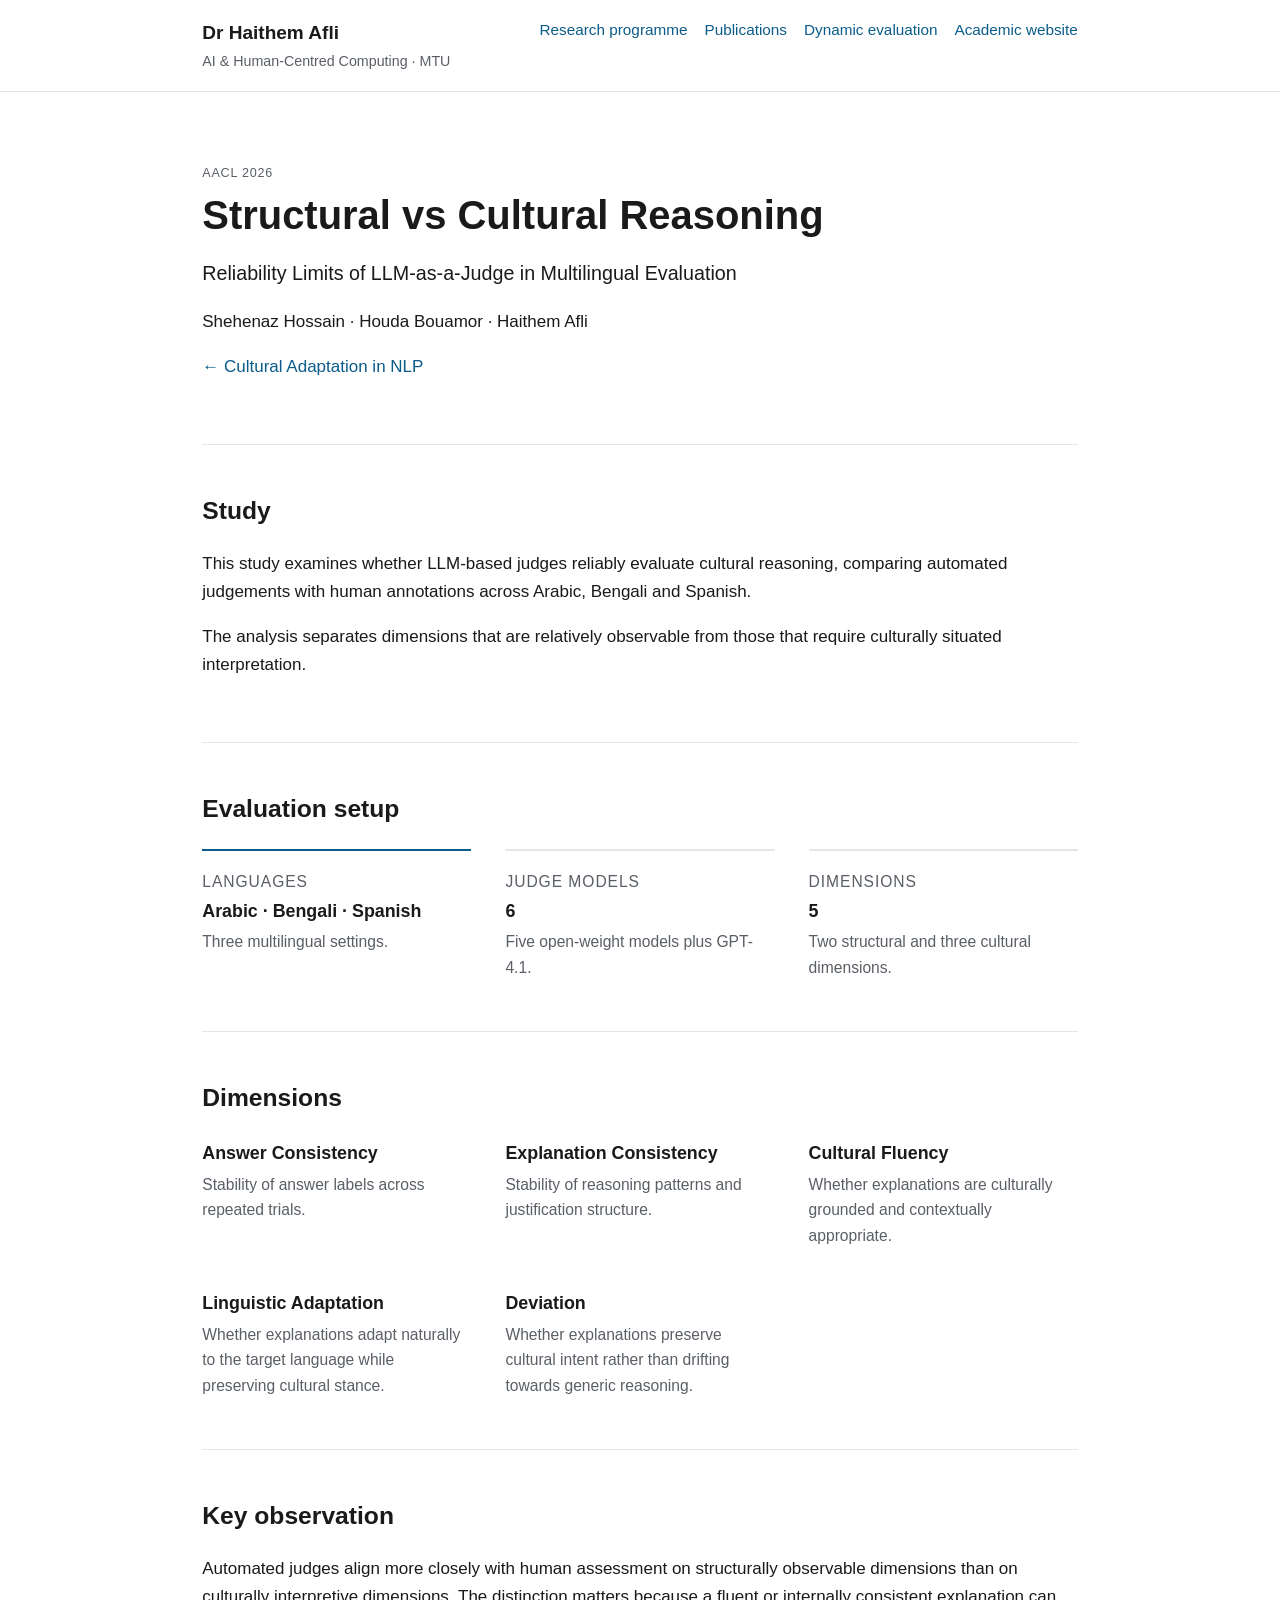
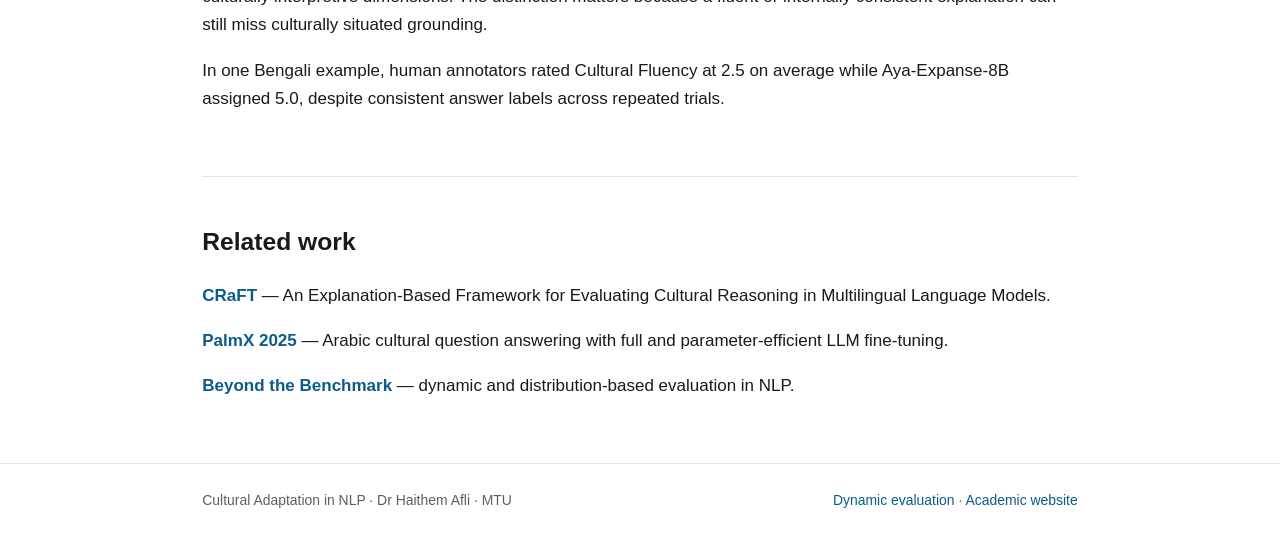
==== commit c07aece6: "Simplify AACL 2026 study page to match academic site style" ====
--- a/aacl2026.html
+++ b/aacl2026.html
@@ -1 +1,24 @@
-<!doctype html><html lang="en"><head><meta charset="utf-8"><meta name="viewport" content="width=device-width,initial-scale=1"><title>Structural vs Cultural Reasoning | Dr Haithem Afli</title><link rel="stylesheet" href="css/style.css"></head><body><header class="site-header"><div class="container nav-wrap"><div class="brand"><a href="https://hafli.github.io/haithem-afli-academic-website/">Dr Haithem Afli</a><small>AI &amp; Human-Centred Computing · MTU</small></div><nav aria-label="Primary"><a href="index.html#research">Research</a><a href="index.html#projects">Projects</a><a href="index.html#papers">Papers</a><a class="nav-back" href="https://hafli.github.io/haithem-afli-academic-website/">Academic website ↗</a></nav></div></header><main><section class="detail-hero"><div class="container"><p class="eyebrow">AACL 2026 · Human-aligned validation</p><h1>Structural vs Cultural Reasoning</h1><p class="detail-title">Reliability Limits of LLM-as-a-Judge in Multilingual Evaluation</p><p class="hero-lead">Can an LLM reliably judge cultural reasoning? This study tests that question against human annotations across Arabic, Bengali and Spanish.</p><div class="hero-actions"><a class="btn" href="https://aclanthology.org/2026.lrec-1.406/">CRaFT paper ↗</a><a class="btn ghost" href="index.html">← Research programme</a></div></div></section><section class="section"><div class="container"><div class="callout"><strong>The central finding</strong><p>Automated judges align substantially better with humans on structurally observable dimensions than on culturally interpretive dimensions.</p></div><div class="metric-grid"><div><span>Languages</span><strong>3</strong><small>Arabic · Bengali · Spanish</small></div><div><span>Judge models</span><strong>6</strong><small>Five open-weight + GPT-4.1</small></div><div><span>CRaFT dimensions</span><strong>5</strong><small>Structural + interpretive</small></div></div><h2>What was evaluated?</h2><div class="dimension-grid"><article><span class="pill">Structural</span><h3>Answer Consistency</h3><p>Stability of answer labels across repeated trials.</p></article><article><span class="pill">Structural</span><h3>Explanation Consistency</h3><p>Stability of reasoning patterns and justification structure.</p></article><article><span class="pill">Cultural</span><h3>Cultural Fluency</h3><p>Whether explanations are culturally grounded and contextually appropriate.</p></article><article><span class="pill">Cultural</span><h3>Linguistic Adaptation</h3><p>Whether target-language explanations preserve cultural stance while adapting naturally.</p></article><article><span class="pill">Cultural</span><h3>Deviation</h3><p>Whether explanations preserve the cultural intent rather than drifting towards generic reasoning.</p></article></div><h2>The reliability divide</h2><p>The analysis finds a consistent gap. Answer Consistency is comparatively amenable to automated judgement, while Cultural Fluency and Linguistic Adaptation remain substantially harder. The paper also finds that prompt refinement can help some failure modes but does not remove deeper calibration limitations.</p><div class="quote"><span>“</span><p>A fluent explanation is not necessarily a culturally grounded explanation.</p></div><h2>A worked example</h2><p>In a Bengali case, three DeepSeek trials produced the same answer label, but the human annotators rated Cultural Fluency at 2.5 on average while Aya-Expanse-8B assigned 5.0. The example illustrates how an evaluator can reward surface plausibility while missing culturally situated grounding.</p><div class="example"><div><span>Human CF</span><strong>2.5</strong></div><div><span>Aya-Expanse-8B CF</span><strong>5.0</strong></div></div><p class="source-note">Source: Hossain, Bouamor &amp; Afli, <em>Structural vs Cultural Reasoning: Reliability Limits of LLM-as-a-Judge in Multilingual Evaluation</em>, AACL 2026. The full study, tables and appendix provide the complete methodology and diagnostics.</p></div></section></main><footer><div class="container footer-grid"><div><strong>Cultural Adaptation in NLP</strong><p>Research on culturally grounded, multilingual and human-aligned language models.</p></div><div><strong>Explore</strong><a href="index.html#research">Research</a><a href="index.html#projects">Projects</a><a href="index.html#papers">Publications</a></div><div><strong>Connect</strong><a href="https://hafli.github.io/haithem-afli-academic-website/">Academic website</a><a href="https://aclanthology.org/people/haithem-afli/">ACL Anthology</a></div></div></footer></body></html>+<!doctype html>
+<html lang="en">
+<head>
+<meta charset="utf-8">
+<meta name="viewport" content="width=device-width, initial-scale=1">
+<title>Structural vs Cultural Reasoning | Dr Haithem Afli</title>
+<link rel="stylesheet" href="css/style.css">
+</head>
+<body>
+<header class="site-header"><div class="container header-inner">
+  <div class="brand"><a href="https://hafli.github.io/haithem-afli-academic-website/">Dr Haithem Afli</a><span>AI &amp; Human-Centred Computing · MTU</span></div>
+  <nav aria-label="Primary"><a href="index.html">Research programme</a><a href="index.html#publications">Publications</a><a href="https://hafli.github.io/dynamic-nlp-evaluation/">Dynamic evaluation</a><a href="https://hafli.github.io/haithem-afli-academic-website/">Academic website</a></nav>
+</div></header>
+<main class="container">
+<section class="intro"><p class="kicker">AACL 2026</p><h1>Structural vs Cultural Reasoning</h1><p class="lead">Reliability Limits of LLM-as-a-Judge in Multilingual Evaluation</p><p>Shehenaz Hossain · Houda Bouamor · Haithem Afli</p><p><a href="index.html">← Cultural Adaptation in NLP</a></p></section>
+<section class="section"><h2>Study</h2><p>This study examines whether LLM-based judges reliably evaluate cultural reasoning, comparing automated judgements with human annotations across Arabic, Bengali and Spanish.</p><p>The analysis separates dimensions that are relatively observable from those that require culturally situated interpretation.</p></section>
+<section class="section"><h2>Evaluation setup</h2><div class="work-list"><div><p class="meta">Languages</p><h3>Arabic · Bengali · Spanish</h3><p>Three multilingual settings.</p></div><div><p class="meta">Judge models</p><h3>6</h3><p>Five open-weight models plus GPT-4.1.</p></div><div><p class="meta">Dimensions</p><h3>5</h3><p>Two structural and three cultural dimensions.</p></div></div></section>
+<section class="section"><h2>Dimensions</h2><div class="research-list"><article><h3>Answer Consistency</h3><p>Stability of answer labels across repeated trials.</p></article><article><h3>Explanation Consistency</h3><p>Stability of reasoning patterns and justification structure.</p></article><article><h3>Cultural Fluency</h3><p>Whether explanations are culturally grounded and contextually appropriate.</p></article><article><h3>Linguistic Adaptation</h3><p>Whether explanations adapt naturally to the target language while preserving cultural stance.</p></article><article><h3>Deviation</h3><p>Whether explanations preserve cultural intent rather than drifting towards generic reasoning.</p></article></div></section>
+<section class="section"><h2>Key observation</h2><p>Automated judges align more closely with human assessment on structurally observable dimensions than on culturally interpretive dimensions. The distinction matters because a fluent or internally consistent explanation can still miss culturally situated grounding.</p><p>In one Bengali example, human annotators rated Cultural Fluency at 2.5 on average while Aya-Expanse-8B assigned 5.0, despite consistent answer labels across repeated trials.</p></section>
+<section class="section"><h2>Related work</h2><p><a href="https://aclanthology.org/2026.lrec-1.406/"><strong>CRaFT</strong></a> — An Explanation-Based Framework for Evaluating Cultural Reasoning in Multilingual Language Models.</p><p><a href="https://aclanthology.org/2025.arabicnlp-sharedtasks.110/"><strong>PalmX 2025</strong></a> — Arabic cultural question answering with full and parameter-efficient LLM fine-tuning.</p><p><a href="https://hafli.github.io/dynamic-nlp-evaluation/"><strong>Beyond the Benchmark</strong></a> — dynamic and distribution-based evaluation in NLP.</p></section>
+</main>
+<footer><div class="container footer-inner"><span>Cultural Adaptation in NLP · Dr Haithem Afli · MTU</span><span><a href="https://hafli.github.io/dynamic-nlp-evaluation/">Dynamic evaluation</a> · <a href="https://hafli.github.io/haithem-afli-academic-website/">Academic website</a></span></div></footer>
+</body>
+</html>
--- a/css/style.css
+++ b/css/style.css
@@ -1,3 +1 @@
-:root{--ink:#1a1a1a;--muted:#5a5f66;--line:#e2e5ea;--accent:#0b5c8a;--bg:#fff;--tag:#eef2f6;--surface:#fff;--accent-soft:#dfe7ef;color-scheme:light dark}
-@media(prefers-color-scheme:dark){:root{--ink:#e8eaed;--muted:#9aa2ab;--line:#2b3138;--accent:#6cb6e6;--bg:#14171a;--tag:#1e242b;--surface:#1b2027;--accent-soft:#233240}}
-*{box-sizing:border-box}html{font-size:17px;scroll-behavior:smooth}body{margin:0;font-family:-apple-system,Segoe UI,Roboto,Helvetica,Arial,sans-serif;color:var(--ink);background:var(--bg);line-height:1.6}a{color:var(--accent);text-decoration:none}a:hover{text-decoration:underline}img{max-width:100%;height:auto}.container{max-width:54rem;margin:0 auto;padding:0 1.25rem}.site-header{padding:1rem 1.25rem;border-bottom:1px solid var(--line);background:var(--bg)}.nav-wrap{display:flex;justify-content:space-between;gap:1.5rem;align-items:flex-start}.brand{font-weight:700;color:var(--ink);font-size:1.15rem;line-height:1.2}.brand small{display:block;color:var(--muted);font-size:.85rem;font-weight:400;margin-top:.15rem}.brand-mark{display:none}.site-header nav{display:flex;flex-wrap:wrap;gap:.15rem 1rem;margin-top:.15rem}.site-header nav a{font-size:.92rem;color:var(--accent)}.site-header nav .nav-back{font-weight:600}.hero{padding:3.2rem 0 2.5rem}.hero-grid{display:grid;grid-template-columns:1.25fr .75fr;gap:2.5rem;align-items:center}.eyebrow{font-size:.75rem;text-transform:uppercase;letter-spacing:.06em;color:var(--muted);margin:.2rem 0 .7rem}.hero h1,.detail-hero h1{font-size:2.35rem;line-height:1.15;margin:.2rem 0 1rem}.hero h1 em{font-style:normal;color:var(--accent)}.hero-lead{font-size:1.12rem;max-width:48rem}.hero-actions{display:flex;flex-wrap:wrap;gap:.6rem;margin:1.2rem 0}.btn{display:inline-block;background:var(--accent);color:#fff;padding:.5rem .9rem;border-radius:8px;text-decoration:none;font-weight:600}.btn.ghost{background:var(--tag);color:var(--accent);border:1px solid var(--line)}.hero-art{background:var(--tag);border:1px solid var(--line);border-radius:10px;padding:2rem}.hero-diagram{display:flex;flex-wrap:wrap;gap:.35rem .55rem;align-items:center;justify-content:center;text-align:center;font-size:.8rem;font-weight:600}.hero-diagram b{color:var(--accent)}.orb{display:none}.ticker{border-top:1px solid var(--line);border-bottom:1px solid var(--line);background:var(--tag)}.ticker-inner{display:flex;flex-wrap:wrap;gap:.5rem 1rem;align-items:center;padding:.7rem 1.25rem;font-size:.75rem;color:var(--muted)}.ticker i{color:var(--accent);font-style:normal}.section{padding:3rem 0}.section-head{display:grid;grid-template-columns:1fr 1fr;gap:2rem;align-items:end;margin-bottom:1.4rem}.section-head h2,.split h2,.about h2{font-size:1.55rem;line-height:1.25;margin:.2rem 0 .7rem}.section-head>p,.split p,.about p{color:var(--muted)}.trajectory,.cards,.paper-list,.metric-grid,.dimension-grid,.example{display:grid;gap:1rem}.trajectory{grid-template-columns:1fr auto 1fr auto 1fr}.trajectory article{border:1px solid var(--line);border-radius:10px;padding:1rem;background:var(--surface)}.step,.tag,.year,.paper-year,.comparison span,.metric-grid span{font-size:.72rem;color:var(--muted);text-transform:uppercase;letter-spacing:.05em}.trajectory h3{font-size:1.25rem;margin:.8rem 0 .4rem}.trajectory p{color:var(--muted);font-size:.92rem}.trajectory span{font-size:.8rem;color:var(--accent)}.arrow{display:grid;place-items:center;color:var(--muted)}.dark{background:var(--tag);color:var(--ink)}.cards{grid-template-columns:1.3fr 1fr 1fr}.project-card{border:1px solid var(--line);border-radius:10px;padding:1rem;background:var(--surface);display:flex;flex-direction:column;min-height:300px}.project-card.featured{border-left:4px solid var(--accent)}.card-top{display:flex;justify-content:space-between;gap:.5rem}.project-card h3{font-size:1.45rem;margin:2rem 0 .3rem}.project-card .card-title{font-weight:600;margin:.2rem 0 .7rem}.project-card>p:not(.card-title){font-size:.9rem;color:var(--muted)}.project-card a{margin-top:auto;font-size:.9rem}.result-row{display:flex;gap:.7rem;align-items:baseline;border-bottom:1px solid var(--line);padding:.45rem 0}.result-row strong{font-size:1.45rem}.split-grid,.about-grid{display:grid;grid-template-columns:1fr 1fr;gap:3rem;align-items:center}.comparison{display:grid;grid-template-columns:1fr auto 1fr;gap:.7rem;align-items:center}.comparison>div:not(.versus){border:1px solid var(--line);border-radius:10px;padding:1rem;background:var(--surface)}.comparison strong{display:block;font-size:1.05rem;margin:.35rem 0}.comparison small{color:var(--muted);font-size:.82rem}.versus{color:var(--muted);font-size:.8rem}.papers{background:var(--tag)}.text-link{font-size:.9rem}.paper-list{border-top:1px solid var(--line);gap:0}.paper{display:grid;grid-template-columns:60px 1fr 20px;gap:1rem;padding:1rem 0;border-bottom:1px solid var(--line)}.paper h3{font-size:1rem;margin:0 0 .25rem}.paper p{font-size:.82rem;color:var(--muted);margin:0}.paper>b{color:var(--accent)}.about{background:var(--tag)}footer{border-top:1px solid var(--line);padding:2rem 0;color:var(--muted);font-size:.85rem}.footer-grid{display:grid;grid-template-columns:2fr 1fr 1fr;gap:2rem}.footer-grid strong{display:block;color:var(--ink);margin-bottom:.4rem}.footer-grid a{display:block;margin:.2rem 0}.copyright{border-top:1px solid var(--line);margin-top:1.5rem;padding-top:1rem;font-size:.8rem}.detail-hero{padding:3rem 0 2.2rem;background:var(--tag);border-bottom:1px solid var(--line)}.detail-title{font-size:1.45rem;line-height:1.3;margin:.3rem 0 1rem}.callout{border-left:4px solid var(--accent);background:var(--tag);padding:1rem 1.1rem;border-radius:8px;margin:1rem 0 2rem}.callout strong{font-size:1.15rem}.callout p{margin:.35rem 0 0}.metric-grid{grid-template-columns:repeat(3,1fr);margin-bottom:2rem}.metric-grid>div,.dimension-grid article,.example div{border:1px solid var(--line);border-radius:10px;padding:1rem;background:var(--surface)}.metric-grid strong,.example strong{display:block;font-size:1.9rem;margin:.25rem 0}.metric-grid small{color:var(--muted)}.dimension-grid{grid-template-columns:repeat(2,1fr);margin:1rem 0 2rem}.dimension-grid h3{font-size:1.05rem;margin:.4rem 0}.dimension-grid p{color:var(--muted);font-size:.9rem}.pill{font-size:.72rem;letter-spacing:.05em;color:var(--accent)}.quote{border-left:3px solid var(--accent);background:var(--tag);padding:.7rem 1rem;margin:1.5rem 0;display:flex;gap:.7rem}.quote span{font-size:2rem;color:var(--accent)}.quote p{font-weight:600}.example{grid-template-columns:1fr 1fr}.source-note{font-size:.8rem;color:var(--muted);border-top:1px solid var(--line);padding-top:1rem}@media(max-width:800px){.nav-wrap,.hero-grid,.section-head,.split-grid,.about-grid{display:block}.site-header nav{margin-top:.8rem}.hero-art{margin-top:1.5rem}.trajectory,.cards,.metric-grid,.dimension-grid{grid-template-columns:1fr}.arrow{display:none}.footer-grid{grid-template-columns:1fr 1fr}.comparison{grid-template-columns:1fr}.versus{text-align:center}.example{grid-template-columns:1fr}}@media(max-width:520px){.container{padding:0 1rem}.site-header{padding:1rem}.hero h1,.detail-hero h1{font-size:2rem}.section{padding:2.3rem 0}.footer-grid{grid-template-columns:1fr}.paper{grid-template-columns:45px 1fr}.paper>b{display:none}}:focus-visible{outline:3px solid var(--accent);outline-offset:2px}+:root{--ink:#1a1a1a;--muted:#5a5f66;--line:#e2e5ea;--accent:#0b5c8a;--bg:#fff;color-scheme:light dark}@media(prefers-color-scheme:dark){:root{--ink:#e8eaed;--muted:#9aa2ab;--line:#2b3138;--accent:#6cb6e6;--bg:#14171a}}*{box-sizing:border-box}html{font-size:17px;scroll-behavior:smooth}body{margin:0;font-family:-apple-system,BlinkMacSystemFont,"Segoe UI",Roboto,Helvetica,Arial,sans-serif;color:var(--ink);background:var(--bg);line-height:1.65}a{color:var(--accent);text-decoration:none}a:hover{text-decoration:underline}.container{max-width:54rem;margin:0 auto;padding:0 1.25rem}.site-header{border-bottom:1px solid var(--line);padding:1rem 0}.header-inner{display:flex;justify-content:space-between;align-items:flex-start;gap:2rem}.brand a{display:block;color:var(--ink);font-weight:700;font-size:1.12rem}.brand span{display:block;color:var(--muted);font-size:.84rem;margin-top:.1rem}.site-header nav{display:flex;flex-wrap:wrap;gap:.2rem 1rem;font-size:.9rem}.intro{padding:4rem 0 2.7rem;max-width:48rem}.kicker,.meta{font-size:.74rem;text-transform:uppercase;letter-spacing:.06em;color:var(--muted);margin:.2rem 0 .55rem}.intro h1{font-size:2.35rem;line-height:1.15;margin:.2rem 0 .9rem}.lead{font-size:1.16rem;line-height:1.5}.intro p:last-child{color:var(--muted);max-width:47rem}.section{border-top:1px solid var(--line);padding:2.7rem 0}.section h2{font-size:1.45rem;margin:0 0 1.1rem}.research-list,.work-list{display:grid;grid-template-columns:repeat(3,1fr);gap:2rem}.research-list article,.work-list>div{min-width:0}.research-list h3,.work-list h3{font-size:1.05rem;line-height:1.35;margin:.2rem 0 .4rem}.research-list p,.work-list p{color:var(--muted);font-size:.92rem;margin:.25rem 0}.work-list>div{border-top:2px solid var(--line);padding-top:.8rem}.work-list>div:first-child{border-top-color:var(--accent)}.publications{list-style:none;padding:0;margin:0;border-top:1px solid var(--line)}.publications li{display:grid;grid-template-columns:55px 1fr;gap:1rem;padding:1rem 0;border-bottom:1px solid var(--line)}.publications li>span{font-size:.78rem;color:var(--muted)}.publications strong{font-size:1rem}.publications div{font-size:.9rem}.more{margin-top:1.1rem;font-size:.9rem}.links p{margin:.5rem 0;color:var(--muted)}footer{border-top:1px solid var(--line);padding:1.5rem 0;font-size:.82rem;color:var(--muted)}.footer-inner{display:flex;justify-content:space-between;gap:1rem}@media(max-width:800px){.header-inner{display:block}.site-header nav{margin-top:.8rem}.research-list,.work-list{grid-template-columns:1fr;gap:1.5rem}.intro{padding-top:3rem}.footer-inner{display:block}.footer-inner span{display:block;margin:.25rem 0}}@media(max-width:520px){html{font-size:16px}.container{padding:0 1rem}.intro h1{font-size:2rem}.section{padding:2.2rem 0}.publications li{grid-template-columns:45px 1fr}}:focus-visible{outline:3px solid var(--accent);outline-offset:2px}
